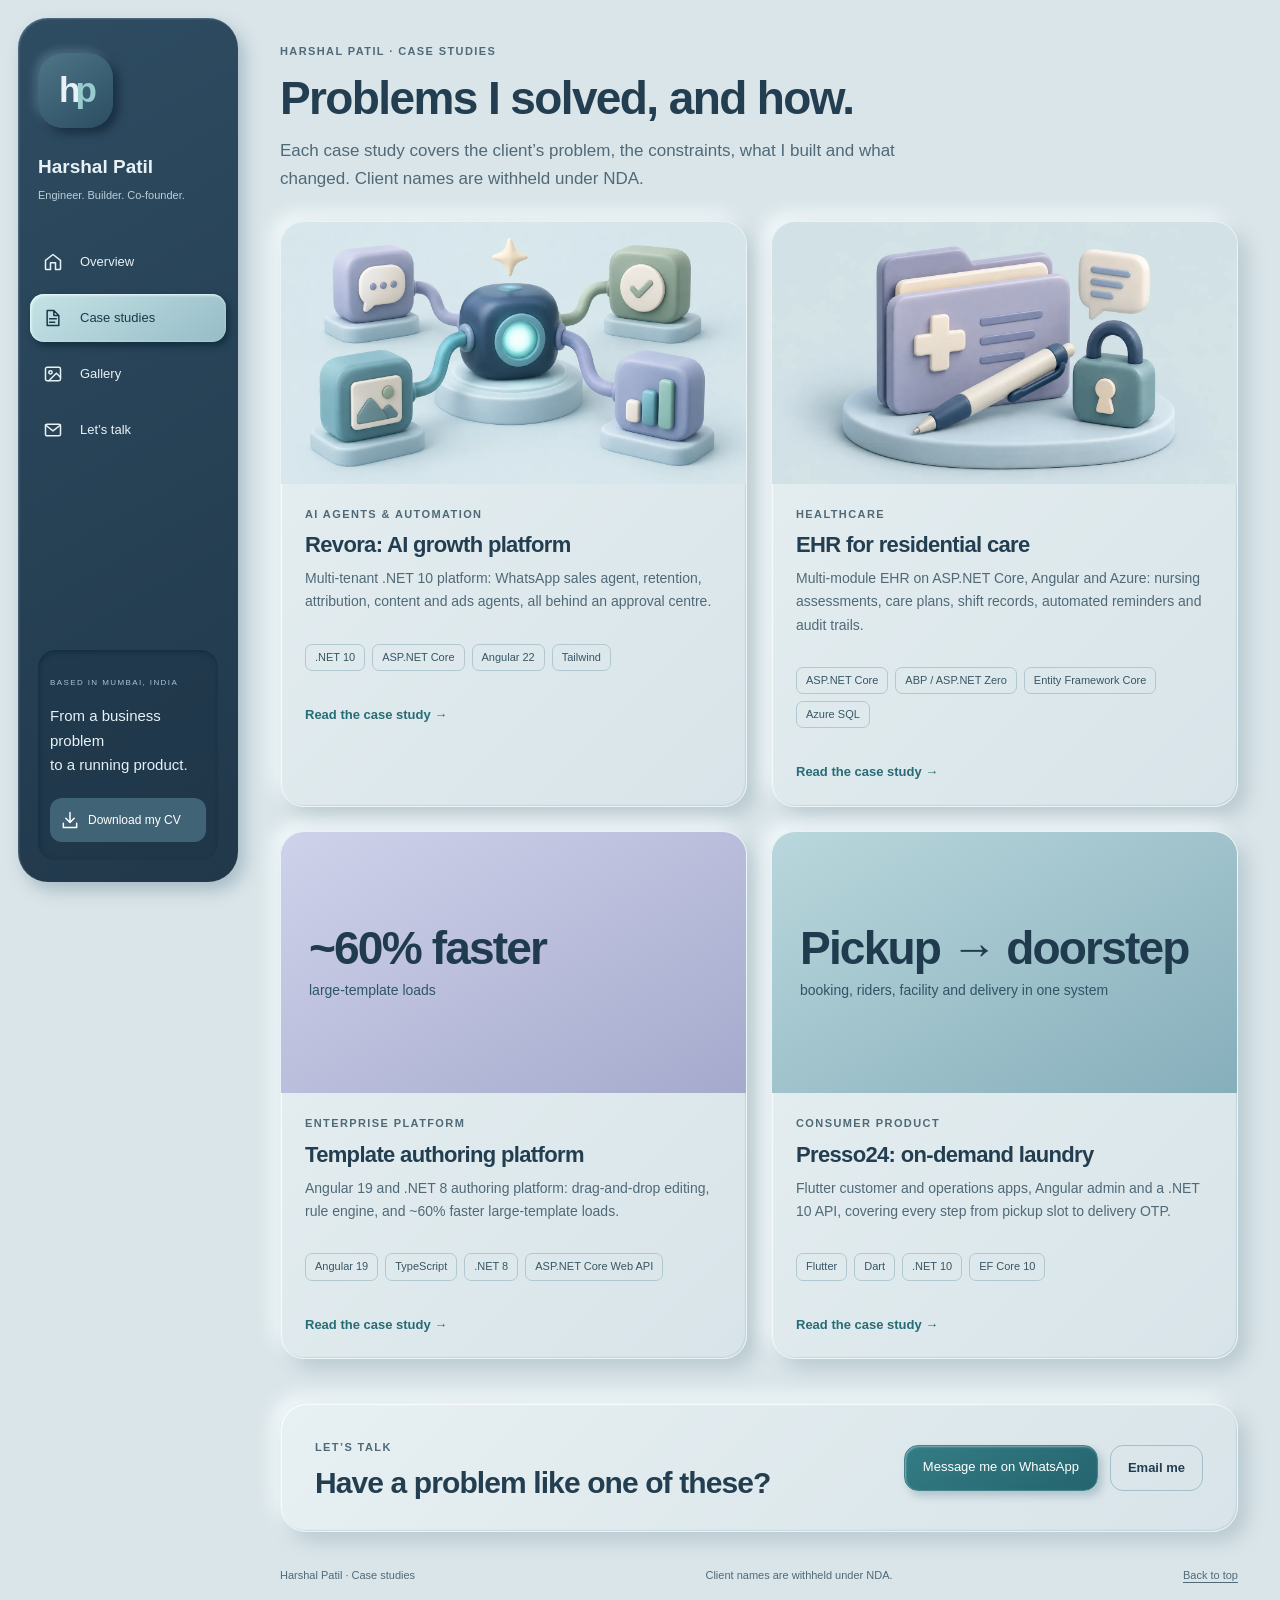
==== work/index.html @ 27461ecb "Add case studies: Revora, EHR, template authoring, Presso24 - /work/ index plus four case studies (p" ====
<!doctype html>
<html lang="en">
<head>
<meta charset="utf-8">
<meta name="viewport" content="width=device-width,initial-scale=1">
<title>Case Studies: .NET, Azure &amp; AI Projects | Harshal Patil</title>
<meta name="description" content="How I solved real client problems with .NET, Azure, Angular, Flutter and AI agents: the challenge, what I built, and the results.">
<link rel="canonical" href="https://harshal-r-patil.vercel.app/work/">
<meta name="robots" content="index,follow,max-image-preview:large">
<meta name="author" content="Harshal Patil">
<meta name="theme-color" content="#243e53">
<meta property="og:type" content="article">
<meta property="og:site_name" content="Harshal Patil">
<meta property="og:url" content="https://harshal-r-patil.vercel.app/work/">
<meta property="og:title" content="Case Studies: .NET, Azure &amp; AI Projects | Harshal Patil">
<meta property="og:description" content="How I solved real client problems with .NET, Azure, Angular, Flutter and AI agents: the challenge, what I built, and the results.">
<meta property="og:image" content="https://harshal-r-patil.vercel.app/assets/og-image.jpg">
<meta name="twitter:card" content="summary_large_image">
<link rel="icon" href="data:image/svg+xml,%3Csvg xmlns='http://www.w3.org/2000/svg' viewBox='0 0 64 64'%3E%3Crect width='64' height='64' rx='18' fill='%23243e53'/%3E%3Ctext x='12' y='44' font-family='Arial' font-size='34' font-weight='bold' fill='%23b5dddd'%3Ehp%3C/text%3E%3C/svg%3E">
<link rel="stylesheet" href="../studio.css">
<link rel="stylesheet" href="../profile.css">
<link rel="stylesheet" href="../casestudy.css">
<script type="application/ld+json">{"@context": "https://schema.org", "@type": "CollectionPage", "name": "Case studies — Harshal Patil", "url": "https://harshal-r-patil.vercel.app/work/", "author": {"@id": "https://harshal-r-patil.vercel.app/#person"}, "mainEntity": {"@type": "ItemList", "itemListElement": [{"@type": "ListItem", "position": 1, "url": "https://harshal-r-patil.vercel.app/work/revora-ai-growth-platform", "name": "An AI agent platform that runs marketing and sales for local service businesses"}, {"@type": "ListItem", "position": 2, "url": "https://harshal-r-patil.vercel.app/work/ehr-residential-care", "name": "An electronic health records platform for a US residential care provider"}, {"@type": "ListItem", "position": 3, "url": "https://harshal-r-patil.vercel.app/work/template-authoring-performance", "name": "Making a Big Four firm’s template editor about 60% faster on large templates"}, {"@type": "ListItem", "position": 4, "url": "https://harshal-r-patil.vercel.app/work/presso24-laundry-app", "name": "Building a pickup-and-delivery laundry service from booking to doorstep"}]}}</script>
</head>
<body class="profile-v2 cs-page">
<a class="skip" href="#main">Skip to content</a>
<aside class="sidebar">
<a class="brand" href="../" aria-label="Harshal Patil home">h<span>p</span></a>
<div class="identity"><strong>Harshal Patil</strong><span>Engineer. Builder. Co-founder.</span></div>
<nav aria-label="Profile">
<a href="../"><span aria-hidden="true"><svg viewBox="0 0 24 24"><path d="m3 10 9-7 9 7v10a1 1 0 0 1-1 1h-5v-8H9v8H4a1 1 0 0 1-1-1z"/></svg></span>Overview</a>
<a class="active" aria-current="page" href="./"><span aria-hidden="true"><svg viewBox="0 0 24 24"><path d="M13 3H5v18h14V9zm0 0v6h6M8 13h8m-8 4h6"/></svg></span>Case studies</a>
<a href="../gallery"><span aria-hidden="true"><svg viewBox="0 0 24 24"><rect x="3" y="4" width="18" height="16" rx="2"/><circle cx="9" cy="10" r="2"/><path d="m21 16-5-5-9 9"/></svg></span>Gallery</a>
<a href="../#contact"><span aria-hidden="true"><svg viewBox="0 0 24 24"><rect x="3" y="5" width="18" height="14" rx="2"/><path d="m3 6 9 7 9-7"/></svg></span>Let’s talk</a>
</nav>
<div class="sidebar-note">
<span class="tiny-label">BASED IN MUMBAI, INDIA</span>
<p>From a business problem<br>to a running product.</p>
<a href="../assets/harshal-patil-cv.pdf" download="Harshal-Patil-CV.pdf" class="sidebar-cv"><span aria-hidden="true"><svg viewBox="0 0 24 24"><path d="M12 3v12m-5-5 5 5 5-5M4 16v5h16v-5"/></svg></span>Download my CV</a>
</div>
</aside>
<main id="main">
<header class="cs-index-head">
<span class="eyebrow">HARSHAL PATIL · CASE STUDIES</span>
<h1>Problems I solved, and how.</h1>
<p class="cs-lede">Each case study covers the client’s problem, the constraints, what I built and what changed. Client names are withheld under NDA.</p>
</header>
<div class="cs-index-grid"><a class="cs-index-card clay" href="revora-ai-growth-platform">
<figure><img src="../assets/revora-agents.webp" alt="Illustration of connected AI tools for messages, approvals, creative work and analytics" width="1536" height="1024" loading="lazy"></figure>
<div><span class="eyebrow">AI AGENTS &amp; AUTOMATION</span><h2>Revora: AI growth platform</h2><p>Multi-tenant .NET 10 platform: WhatsApp sales agent, retention, attribution, content and ads agents, all behind an approval centre.</p>
<div class="tag-list"><span>.NET 10</span><span>ASP.NET Core</span><span>Angular 22</span><span>Tailwind</span></div><span class="cs-read">Read the case study →</span></div></a><a class="cs-index-card clay" href="ehr-residential-care">
<figure><img src="../assets/projects/health-records.webp" alt="Clay medical record folder, signature pen, message bubble and lock" width="1536" height="1024" loading="lazy"></figure>
<div><span class="eyebrow">HEALTHCARE</span><h2>EHR for residential care</h2><p>Multi-module EHR on ASP.NET Core, Angular and Azure: nursing assessments, care plans, shift records, automated reminders and audit trails.</p>
<div class="tag-list"><span>ASP.NET Core</span><span>ABP / ASP.NET Zero</span><span>Entity Framework Core</span><span>Azure SQL</span></div><span class="cs-read">Read the case study →</span></div></a><a class="cs-index-card clay" href="template-authoring-performance">
<div class="cs-card-tile cs-tile tile-lilac" aria-hidden="true"><strong>~60% faster</strong><span>large-template loads</span></div>
<div><span class="eyebrow">ENTERPRISE PLATFORM</span><h2>Template authoring platform</h2><p>Angular 19 and .NET 8 authoring platform: drag-and-drop editing, rule engine, and ~60% faster large-template loads.</p>
<div class="tag-list"><span>Angular 19</span><span>TypeScript</span><span>.NET 8</span><span>ASP.NET Core Web API</span></div><span class="cs-read">Read the case study →</span></div></a><a class="cs-index-card clay" href="presso24-laundry-app">
<div class="cs-card-tile cs-tile tile-teal" aria-hidden="true"><strong>Pickup → doorstep</strong><span>booking, riders, facility and delivery in one system</span></div>
<div><span class="eyebrow">CONSUMER PRODUCT</span><h2>Presso24: on-demand laundry</h2><p>Flutter customer and operations apps, Angular admin and a .NET 10 API, covering every step from pickup slot to delivery OTP.</p>
<div class="tag-list"><span>Flutter</span><span>Dart</span><span>.NET 10</span><span>EF Core 10</span></div><span class="cs-read">Read the case study →</span></div></a></div>
<section class="cs-cta clay"><div><span class="eyebrow">LET’S TALK</span><h2>Have a problem like one of these?</h2></div>
<div class="cs-cta-actions"><a class="primary" href="https://wa.me/917710020095?text=Hi%20Harshal%2C%20I%20read%20your%20case%20studies%20and%20would%20like%20to%20discuss%20a%20project." target="_blank" rel="noopener noreferrer">Message me on WhatsApp</a><a class="secondary" href="mailto:harshalp@bit2sky.com?subject=Project%20enquiry">Email me</a></div></section>
<footer><span>Harshal Patil · Case studies</span><span>Client names are withheld under NDA.</span><a href="#main">Back to top</a></footer>
</main>
</body>
</html>
---- studio.css ----
:root{--bg:#dae5e9;--surface:#e3edf0;--ink:#233e50;--muted:#506977;--teal:#286c75;--navy:#243e53;--white:#f5fafb;--shadow:9px 9px 20px #b8c9d0,-7px -7px 18px #f5fbfd;--inner:inset 1px 1px 1px #ffffffc9,inset -1px -1px 1px #a0b6c25c;font-family:Arial,Helvetica,sans-serif;color:var(--ink);background:var(--bg);font-synthesis:none;scroll-behavior:smooth;scroll-padding-top:24px}
*{box-sizing:border-box}body{margin:0;line-height:1.5}a{color:inherit;text-decoration:none}button{font:inherit;color:inherit;cursor:pointer}button,a{-webkit-tap-highlight-color:transparent}button:focus-visible,a:focus-visible{outline:3px solid #205f83;outline-offset:5px}h1,h2,h3,p{margin:0}button{touch-action:manipulation}h1,h2,h3{line-height:1.15;letter-spacing:-.045em}button,a{transition:transform .2s ease,background .2s ease,box-shadow .2s ease}.clay{border:1px solid #eef8fab0;box-shadow:var(--shadow),var(--inner);background:linear-gradient(135deg,#e7f0f2,#d8e4e9);border-radius:28px}.sidebar{width:220px;position:fixed;inset:18px auto 18px 18px;background:linear-gradient(150deg,#2e4c62,#21384a);border-radius:30px;color:#e7f1f6;padding:35px 20px 22px;box-shadow:6px 8px 18px #a6bbc5,inset 1px 1px 2px #90aab769;display:flex;flex-direction:column;z-index:5}.brand{width:75px;height:75px;border-radius:25px;background:linear-gradient(145deg,#4e7587,#2b4d61);box-shadow:5px 5px 10px #182d40,-3px -3px 9px #527084;display:flex;align-items:center;justify-content:center;position:relative;font-size:35px;letter-spacing:-5px;font-weight:700}.brand span{color:#98cbcd}.brand i{position:absolute;width:12px;height:12px;background:#9bc5ad;border-radius:50%;right:-3px;bottom:3px;border:3px solid #304e62}.identity{margin-top:25px;display:flex;flex-direction:column;gap:5px}.identity strong{font-size:19px}.identity>span{font-size:13px;color:#bbcfd9}.sidebar nav{display:flex;flex-direction:column;gap:8px;margin:35px -8px}.sidebar nav a{display:flex;align-items:center;gap:13px;padding:14px 13px;border-radius:14px;font-size:13px;min-height:47px}.sidebar nav a>span{font-size:23px;width:24px;text-align:center;line-height:1}.sidebar nav a:hover{background:#456276}.sidebar nav a.active{color:#193a49;background:linear-gradient(145deg,#c5e3e6,#96bcc7);box-shadow:3px 4px 7px #122f40,inset 1px 1px 3px #ecffff}.sidebar-note{margin-top:auto;padding:18px 14px;background:#1e35477a;border-radius:18px;box-shadow:inset 1px 2px 5px #142c42}.tiny-label{font-size:8px;letter-spacing:1.4px;color:#abc2d0}.sidebar-note p{font-size:17px;margin:12px 0}.sidebar-note>span:last-child{font-size:11px;color:#aac0ca}.source-link{font-size:11px;padding:20px 5px 0;display:flex;justify-content:space-between}main{max-width:1580px;margin-left:238px;padding:38px 42px 20px}header{display:flex;justify-content:space-between;align-items:center;margin-bottom:32px;gap:20px}.eyebrow{font-size:10px;letter-spacing:1.8px;font-weight:700;color:var(--muted);line-height:1.5}h1{font-size:25px;margin-top:7px;letter-spacing:-.025em}.subtle{background:#e1ebee;border:1px solid #edf7f9;border-radius:13px;padding:11px 15px;box-shadow:4px 4px 9px #bbced5,-3px -3px 8px #edf5f8;font-size:12px;min-height:44px;white-space:nowrap}.subtle span{margin-left:12px}.hero{min-height:400px;display:grid;grid-template-columns:46% 54%;overflow:hidden;position:relative;background:#dce8ec}.hero-copy{padding:38px 0 37px 42px;position:relative;z-index:1}.badge{font-size:9px;letter-spacing:1.4px;font-weight:700;display:flex;align-items:center;gap:8px}.badge i{width:7px;height:7px;border-radius:50%;background:#448974;box-shadow:0 0 0 4px #bdd9d7}.hero h2{font-size:70px;line-height:1.03;letter-spacing:-5px;margin:25px 0 17px}.hero h2>span{color:#43848a}.hero p{font-size:16px;line-height:1.6;color:#466170}.primary{display:inline-flex;gap:34px;align-items:center;padding:13px 18px;background:linear-gradient(150deg,#347d85,#24646e);box-shadow:4px 5px 9px #adc3c9,inset 1px 1px 2px #8bafb6;border-radius:14px;color:white;font-size:13px;margin-top:24px;min-height:46px}.primary:hover{transform:translateY(-2px);box-shadow:5px 7px 12px #a5bec8}.hero-foot{font-size:10px;color:var(--muted);margin-top:24px}.hero-art{position:relative;align-self:stretch;min-width:0;display:flex;align-items:center}.hero-art img{width:119%;height:auto;max-height:100%;object-fit:contain;margin-left:-16%;mix-blend-mode:multiply}.image-caption{position:absolute;bottom:14px;right:18px;font-size:9px;color:#456271;background:#e6eef1b0;padding:4px 7px;border-radius:7px}.intro-grid{display:grid;grid-template-columns:repeat(3,1fr);gap:21px;margin-top:26px}.mini{padding:22px 18px;display:flex;gap:15px;align-items:center;border-radius:20px}.mini-icon{width:49px;height:53px;flex-shrink:0;display:grid;place-items:center;font-size:23px;font-weight:700;border-radius:15px;box-shadow:3px 3px 6px #acbec5,inset 1px 1px 2px #fff9}.teal{background:#b0d4d5}.purple{background:#c5c9e2}.cream{background:#e5dfcf}.mini h3{font-size:14px;letter-spacing:-.01em;margin:7px 0}.mini .eyebrow{font-size:8px}.mini p{font-size:10px;color:var(--muted)}.section{margin-top:40px;scroll-margin-top:28px}.section-heading{display:flex;justify-content:space-between;align-items:end;margin-bottom:22px;gap:20px}.section h2{font-size:28px;margin-top:6px}.quiet{font-size:11px;color:var(--muted);line-height:1.6}.work-grid{display:grid;grid-template-columns:1fr 1fr;gap:24px}.project{padding:10px;text-align:left;overflow:hidden}.project:hover{transform:translateY(-4px)}.project-art{height:205px;border-radius:21px;position:relative;overflow:hidden;display:grid;place-items:center;perspective:700px}.art-one{background:linear-gradient(135deg,#b8d5d8,#94b8c4)}.art-two{background:linear-gradient(135deg,#c8cce2,#a6adc9)}.paper{position:absolute;width:174px;height:122px;border-radius:13px;background:#e5f1f3;box-shadow:8px 16px 15px #567e9455;transform:rotateX(26deg) rotateY(-22deg) rotateZ(-9deg);border:2px solid #f6fbfb}.p-back{background:#8ea9bd;transform:rotateX(26deg) rotateY(-22deg) rotateZ(-9deg) translate(18px,12px)}.paper i{display:block;background:#62999e;width:42px;height:8px;border-radius:4px;margin:18px 13px 15px}.paper b{display:block;background:#b6ced7;width:98px;height:5px;border-radius:4px;margin:8px 13px}.paper b:nth-of-type(2){width:120px}.paper b:nth-of-type(3){width:75px}.paper em{position:absolute;right:17px;bottom:16px;background:#b7dada;color:#4e7f87;width:26px;height:26px;border-radius:8px;text-align:center;font-style:normal;font-weight:700}.art-label{position:absolute;left:16px;bottom:12px;font-size:8px;color:#355462;letter-spacing:1.5px}.project-info{padding:21px 13px 15px}.project-info>.eyebrow{font-size:8px}.project h3{font-size:19px;letter-spacing:-.03em;margin:9px 0}.project h3 span{float:right}.project p{font-size:12px;color:var(--muted);padding-right:15px}.network{width:230px;height:150px;position:relative;transform:rotate(-12deg)}.network i{position:absolute;display:block;width:44px;height:44px;border-radius:14px;box-shadow:5px 8px 8px #5c678951,inset 1px 2px 3px #fff9;background:linear-gradient(150deg,#e8edf9,#a6b3d3);z-index:2}.network i:nth-child(1){left:98px;top:56px;width:56px;height:56px;background:linear-gradient(150deg,#4d718c,#304964)}.network i:nth-child(2){left:8px;top:23px}.network i:nth-child(3){right:0;top:7px}.network i:nth-child(4){left:30px;bottom:0}.network i:nth-child(5){right:0;bottom:0}.network b{height:6px;width:190px;background:#7b94b5;position:absolute;top:64px;left:30px;transform:rotate(16deg);box-shadow:0 2px 2px #e3f0ff66}.network b:nth-last-child(2){transform:rotate(-35deg);top:77px}.network b:last-child{transform:rotate(30deg);top:100px}.motion-layout{display:grid;grid-template-columns:1.45fr 1fr;overflow:hidden;padding:10px}.scene-wrap{position:relative;min-height:405px;overflow:hidden;border-radius:23px;background:#c6dce1}#scene{width:100%;height:100%;display:block;position:absolute;inset:0;touch-action:pan-y}.scene-label{position:absolute;top:22px;left:24px;font-size:9px;letter-spacing:1.7px;display:flex;align-items:center;gap:8px;pointer-events:none}.scene-label i{width:6px;height:6px;background:#3b7b74;border-radius:50%}.scene-tip{position:absolute;bottom:18px;left:24px;font-size:10px;color:#446877;pointer-events:none}.motion-panel{padding:24px 26px 16px}.scene-options{margin-top:16px;display:flex;flex-direction:column;gap:9px}.scene-options button{border:1px solid transparent;text-align:left;background:transparent;display:flex;gap:12px;align-items:center;padding:13px 10px;border-radius:14px;width:100%;min-height:66px}.scene-options button.selected{background:#d0e1e6;border-color:#f4fcfd;box-shadow:inset 2px 2px 5px #adc6cf,inset -2px -2px 5px #f6fbfd}.scene-options button:hover{background:#d4e4e8}.scene-options button>span:last-child{margin-left:auto}.number{font-size:11px;color:#547181}.scene-options strong{display:block;font-size:13px}.scene-options small{display:block;font-size:10px;font-weight:400;margin-top:3px;color:var(--muted)}#motion-description{font-size:12px;color:var(--muted);margin:17px 0}.download-row{display:flex;gap:9px}.download-row a{display:flex;justify-content:space-between;gap:15px;border:1px solid #b6cbd4;border-radius:10px;padding:11px 13px;min-height:44px;font-size:11px;flex:1}.download-row a:hover{background:#f2f7f8}.footnote{font-size:9px;margin-top:10px;display:block}#scene-fallback{position:absolute;inset:0;padding:40px;background:#cfdee5}#scene-fallback a{text-decoration:underline}.story-grid{display:grid;grid-template-columns:1.2fr 1fr;gap:24px}.story,.personalization{padding:31px}.story h2{font-size:29px;margin:15px 0 20px}.story>p{font-size:13px;line-height:1.75;color:var(--muted);max-width:500px;margin-top:14px}.personalization{background:linear-gradient(135deg,#d1d9e7,#c8d3e1)}.personalization h2{margin-top:15px;font-size:25px}.personalization ul{padding:0;list-style:none;margin:26px 0}.personalization li{display:flex;align-items:center;gap:16px;font-size:13px;padding:12px 0;border-bottom:1px solid #b3c3d2}.personalization li>span{font-size:10px;color:#50627a}.asset-grid{display:grid;grid-template-columns:repeat(3,1fr);gap:24px}.asset{padding:9px;overflow:hidden;border-radius:22px;display:flex;flex-direction:column}.asset img{width:100%;height:160px;object-fit:cover;border-radius:15px;background:#dae6ea}.asset>span:last-child{font-size:12px;padding:14px 9px 10px;display:flex;justify-content:space-between}.asset:hover{transform:translateY(-3px)}.download-pack{padding:21px;background:linear-gradient(135deg,#afd1d2,#97bfc5)}.pack-icon{font-size:30px;line-height:1}.download-pack strong{font-size:17px;margin-top:16px}.download-pack p{font-size:11px;margin-top:10px;color:#345965}.download-pack>span:last-child{padding:10px 0 0;margin-top:auto}footer{display:flex;justify-content:space-between;gap:20px;font-size:10px;margin:40px 0 4px;color:var(--muted)}dialog{border:1px solid #fff;border-radius:25px;max-width:560px;width:calc(100% - 40px);padding:40px;background:#e5eef1;color:var(--ink);box-shadow:0 25px 120px #15314366}dialog::backdrop{background:#15314388;backdrop-filter:blur(5px)}dialog h2{font-size:29px;margin:18px 0}dialog p{font-size:14px;line-height:1.8}dialog .quiet{font-size:11px;margin-top:24px}#project-tags{display:flex;flex-wrap:wrap;gap:8px;margin-top:20px}#project-tags span{font-size:11px;padding:5px 9px;background:#bfd8df;border-radius:7px}.close{position:absolute;right:14px;top:13px;border:0;background:#d4e2e7;width:44px;height:44px;border-radius:50%;font-size:26px}.skip{position:fixed;top:8px;left:8px;transform:translateY(-150%);z-index:50;background:white;padding:12px}.skip:focus{transform:none}
body.render-only{overflow:hidden;background:#c6dce1}body.render-only>*{display:none}body.render-only>main{display:block;padding:0;margin:0;max-width:none}body.render-only main>*{display:none}body.render-only #motion{display:block;margin:0}body.render-only .section-heading,body.render-only .motion-panel{display:none}body.render-only .motion-layout{display:block;padding:0;border:0;box-shadow:none;border-radius:0}body.render-only .scene-wrap{height:100vh;border-radius:0}body.render-only .scene-label,body.render-only .scene-tip{display:none}
@media(min-width:1600px){main{margin-left:auto;padding-left:270px}.sidebar{left:max(18px,calc((100vw - 1580px)/2 + 18px))}}
@media(max-width:1200px){.sidebar{width:180px;padding:25px 16px}.identity strong{font-size:16px}main{margin-left:198px;padding:30px 28px}.hero-copy{padding-left:28px}.hero h2{font-size:60px}.mini{padding:17px 14px;gap:10px}.mini-icon{width:40px;height:45px;font-size:20px}.mini h3{font-size:12px}.mini p{font-size:10px}.intro-grid{gap:14px}.project h3{font-size:16px}.motion-panel{padding:20px 16px}.scene-wrap{min-height:425px}h1{font-size:21px}}
@media(max-width:960px){.sidebar{width:78px;padding:20px 10px}.brand{width:55px;height:55px;font-size:27px}.identity,.sidebar-note,.source-link{display:none}.sidebar nav{margin:32px 0;gap:14px}.sidebar nav a{font-size:0;justify-content:center;padding:12px 0;gap:0}.sidebar nav a>span{font-size:25px}main{margin-left:96px;padding:27px 24px}.intro-grid{grid-template-columns:1fr}.mini{padding:15px 20px}.mini h3{font-size:15px}.mini p{font-size:12px}.mini .eyebrow{font-size:9px}.intro-grid{gap:16px}.hero{min-height:405px;grid-template-columns:50% 50%}.hero-copy{padding:28px 0 30px 25px}.hero h2{font-size:56px;letter-spacing:-3px}.hero p{font-size:13px}.hero-foot{max-width:160px}.hero-art img{width:145%;margin-left:-30%}.motion-layout{grid-template-columns:1fr}.scene-wrap{height:380px;min-height:0}.motion-panel{padding:22px}.scene-options{flex-direction:row}.scene-options button>span:last-child{display:none}.scene-options button{padding:12px 9px;gap:8px;min-width:0}.scene-options small{font-size:9px}.scene-options strong{font-size:12px}.motion-panel .download-row{max-width:320px}.story-grid{grid-template-columns:1fr}.asset-grid{gap:14px}.asset img{height:115px}.download-pack{padding:16px}.download-pack strong{font-size:14px}.download-pack p{font-size:10px}.section-heading>.quiet{max-width:150px;text-align:right}.hero .badge{font-size:7px}header{align-items:flex-start}.subtle{font-size:10px;padding:10px}.subtle span{margin-left:4px}.work-grid{gap:18px}.project p{font-size:11px}}
@media(max-width:600px){.sidebar{inset:auto 12px 12px;width:auto;height:68px;flex-direction:row;border-radius:23px;padding:7px 12px;box-shadow:0 6px 20px #21394b55}.brand{display:none}.sidebar nav{margin:0;flex-direction:row;justify-content:space-around;width:100%;gap:0}.sidebar nav a{flex:1;min-height:52px;border-radius:13px;font-size:8px;display:flex;flex-direction:column;gap:2px;padding:5px 2px}.sidebar nav a>span{font-size:21px}.sidebar nav a.active{box-shadow:inset 1px 1px 2px #e3f6fa}main{margin:0;padding:24px 18px 100px}h1{font-size:18px;max-width:220px;line-height:1.3}.eyebrow{font-size:8px;letter-spacing:1.3px}header{margin-bottom:22px;gap:10px}.subtle{font-size:10px}.subtle span{display:none}.hero{display:flex;flex-direction:column;min-height:0}.hero-copy{padding:29px 26px 0}.hero h2{font-size:63px;margin-top:20px;line-height:.98}.hero h2 br{display:none}.hero h2 span{margin-left:0}.hero p{font-size:14px;margin-top:17px}.hero p br{display:none}.primary{margin-top:20px;font-size:12px}.hero-foot{max-width:none;font-size:9px;margin-top:15px}.hero-art{height:255px;width:100%;margin-top:-2px}.hero-art img{width:108%;height:285px;max-height:none;margin-left:-4%;object-fit:contain}.image-caption{font-size:8px;bottom:8px;right:12px}.intro-grid{margin-top:20px;gap:15px}.mini{border-radius:18px}.section{margin-top:32px}.section h2{font-size:25px}.section-heading{gap:12px;margin-bottom:18px}.section-heading>.quiet{font-size:9px;max-width:108px}.work-grid{grid-template-columns:1fr;gap:20px}.project h3{font-size:18px}.project p{font-size:12px}.project-art{height:200px}.scene-wrap{height:310px}.scene-options{flex-direction:column;gap:4px}.scene-options button{padding:13px 10px}.scene-options small{font-size:11px}.scene-options strong{font-size:14px}.scene-options button>span:last-child{display:block}.motion-panel{padding:22px 15px 15px}.scene-label{top:18px;left:17px;font-size:8px}.scene-tip{left:17px;font-size:9px}.story,.personalization{padding:27px}.story h2{font-size:27px}.asset-grid{grid-template-columns:1fr}.asset{border-radius:23px}.asset img{height:190px;object-position:center 35%}.download-pack{padding:25px;min-height:220px}.download-pack strong{font-size:20px}.download-pack p{font-size:13px}.download-pack>span:last-child{margin-top:20px}footer{flex-direction:column;font-size:9px;margin-top:30px;gap:5px}dialog{padding:35px 24px}dialog h2{font-size:25px}}
@media(prefers-reduced-motion:reduce){:root{scroll-behavior:auto}*,*::before,*::after{animation:none!important;transition:none!important}.project:hover,.asset:hover,.primary:hover{transform:none}}
---- profile.css ----
.profile-v2{--body-size:16px;font-size:var(--body-size)}.profile-v2 .eyebrow{font-size:11px;letter-spacing:1.4px}.profile-v2 .quiet{font-size:12px}.profile-v2 p{line-height:1.65}.profile-v2 h2{letter-spacing:-.035em}.profile-v2 button{border:0}.profile-v2 svg{width:20px;height:20px;stroke:currentColor;fill:none;stroke-width:1.8;stroke-linecap:round;stroke-linejoin:round;display:block;flex-shrink:0}.profile-v2 [data-icon]{display:inline-flex;align-items:center;justify-content:center}.sidebar nav [data-icon] svg{width:22px;height:22px}.profile-v2 .sidebar nav a{font-size:13px}.profile-v2 .identity>span{font-size:11px}.profile-v2 .sidebar-note{padding:18px 12px}.profile-v2 .sidebar-note p{font-size:15px}.sidebar-cv{display:flex;gap:8px;align-items:center;background:#416376;color:#fff;padding:11px 10px;border-radius:12px;font-size:12px;min-height:44px;margin-top:20px}.sidebar-socials{display:flex;gap:24px;font-size:12px;padding:22px 5px 2px}.sidebar-socials a{padding:6px 0}.header-actions{display:flex;align-items:center;gap:10px}.cv-top{display:flex;align-items:center;gap:9px}.profile-v2 .subtle{font-size:12px;min-height:44px;display:inline-flex;align-items:center;justify-content:center}.profile-v2 h1{font-size:23px}.profile-v2 header{margin-bottom:28px}.profile-v2 .hero-copy{padding:40px 0 38px 38px}.profile-v2 .hero h2{font-size:76px;margin:24px 0 20px}.profile-v2 .hero p{font-size:18px;line-height:1.5}.profile-v2 .hero .hero-description{font-size:14px;max-width:320px;margin-top:15px}.profile-v2 .hero-foot{font-size:12px;max-width:340px;line-height:1.5}.profile-v2 .badge{font-size:10px;letter-spacing:1px}.profile-v2 .hero-art img{width:125%;margin-left:-19%}.profile-v2 .image-caption{font-size:10px}.hero-actions{display:flex;align-items:center;gap:18px;flex-wrap:wrap;margin-top:23px}.profile-v2 .primary{min-height:46px;margin-top:0;font-size:13px;display:inline-flex;align-items:center;gap:10px;line-height:1.3;border:1px solid #43848c;cursor:pointer}.text-action{font-size:13px;text-decoration:underline;text-underline-offset:5px;min-height:44px;display:inline-flex;align-items:center}.proof-grid{display:grid;grid-template-columns:repeat(3,1fr);gap:21px;margin-top:27px}.proof{padding:24px 22px;display:flex;align-items:center;gap:18px;border-radius:21px}.proof>strong{font-size:42px;letter-spacing:-3px;white-space:nowrap}.proof>strong span{color:#40818a;font-size:30px}.proof h3{font-size:15px;letter-spacing:-.02em;margin-bottom:6px}.proof p{font-size:12px;color:var(--muted)}.proof-symbol{width:42px;height:42px;color:#3e7c86}.proof-symbol svg{width:36px;height:36px}.profile-v2 .section{margin-top:51px}.profile-v2 .section h2{font-size:31px}.services-grid{display:grid;grid-template-columns:repeat(3,1fr);gap:28px;padding:5px 4px 8px}.services-grid article{border-top:2px solid #b5cbd1;padding-top:19px}.service-number{font-size:11px;font-weight:700;letter-spacing:1.1px;color:#4a7180}.services-grid h3{font-size:19px;margin:12px 0}.services-grid p{font-size:14px;color:var(--muted)}.inline-link{display:inline-flex;align-items:center;gap:10px;font-size:13px;text-decoration:underline;text-underline-offset:4px;min-height:44px;background:none}.flagship{display:grid;grid-template-columns:1.08fr 1fr;overflow:hidden}.flagship-art{position:relative;min-width:0;display:flex;align-items:center;background:#cadde3}.flagship-art img{width:100%;height:100%;object-fit:cover;mix-blend-mode:multiply}.flagship-art .art-label{font-size:9px}.flagship-copy{padding:34px;align-self:center}.label-row{display:flex;align-items:center;justify-content:space-between;gap:12px;flex-wrap:wrap}.pill{display:inline-block;padding:5px 9px;background:#c4dddd;border:1px solid #e5f3f3;border-radius:8px;font-size:11px;color:#305864;white-space:nowrap}.flagship-copy h3{font-size:43px;margin:19px 0}.flagship-copy h3 span{display:block;font-size:20px;letter-spacing:-.025em;font-weight:400;margin-top:7px}.flagship-copy p{font-size:15px;color:var(--muted)}.tag-list{display:flex;gap:7px;flex-wrap:wrap;margin:20px 0}.tag-list span{font-size:11px;padding:5px 9px;border:1px solid #b2c8d1;border-radius:7px;color:#385663;line-height:1.4}.project-grid-v2{display:grid;grid-template-columns:1fr 1fr;gap:24px;margin-top:25px}.profile-v2 .project{border:1px solid #edf5f7}.project-banner{padding:26px;border-radius:20px;min-height:253px;display:flex;align-items:flex-start;flex-direction:column;justify-content:space-between;gap:12px}.presso-banner{background:linear-gradient(145deg,#afcfd1,#8fb9bf)}.authoring-banner{background:linear-gradient(145deg,#c8cde4,#aab7ce)}.project-banner>strong{font-size:33px;line-height:1.16;letter-spacing:-1px}.project-banner>strong>span{display:block;font-size:14px;font-weight:400;letter-spacing:0;margin-top:9px}.banner-metrics{display:flex;gap:30px}.banner-metrics>span{font-size:11px;color:#385c68}.banner-metrics b{font-size:31px;display:block;letter-spacing:-1px;color:#284d5b;line-height:1.1}.metric-large{font-size:51px;font-weight:700;line-height:1.1;letter-spacing:-2px}.metric-large small{display:block;font-size:12px;font-weight:400;letter-spacing:0;margin-top:6px}.profile-v2 .project h3{font-size:21px;line-height:1.25}.profile-v2 .project p{font-size:14px}.profile-v2 .project .eyebrow{font-size:10px}.project-info{padding:24px 17px 15px}.project-action{display:flex;justify-content:space-between;align-items:center;font-size:12px;font-weight:700;margin-top:23px}.project-action>span{font-size:22px}.compact-project{padding:28px!important}.compact-project h3{font-size:27px!important;margin:13px 0!important}.compact-project p{min-height:66px}.compact-project .tag-list{margin-bottom:0}.project-category{font-size:11px;letter-spacing:1px;color:#4c6a79}.more-work{margin-top:25px;border-radius:19px}.more-work summary{padding:21px 25px;cursor:pointer;font-weight:700;font-size:15px;list-style:none;display:flex;justify-content:space-between;min-height:64px}.more-work summary::-webkit-details-marker{display:none}.more-work summary>span{font-size:24px;line-height:1}.more-work[open] summary>span{transform:rotate(45deg)}.more-work-grid{display:grid;grid-template-columns:1fr 1fr;padding:2px 26px 26px;gap:24px}.more-work-grid article{padding-top:18px;border-top:1px solid #bed0d8}.more-work-grid h3{font-size:17px;letter-spacing:-.02em}.more-work-grid p{font-size:14px;color:var(--muted);margin-top:9px}.journey-shell{padding:31px}.journey-topline{display:flex;align-items:center;gap:40px}.journey-total{font-size:64px;font-weight:700;letter-spacing:-4px;line-height:1;color:#316e7a;min-width:180px}.journey-total small{display:block;font-weight:400;letter-spacing:0;font-size:12px;color:var(--muted);margin-top:9px}.journey-topline p{font-size:18px;max-width:590px;color:#496370}.timeline{display:grid;grid-template-columns:repeat(5,1fr);position:relative;margin:34px 0 30px;padding:0 2px;gap:12px}.timeline:before{content:'';height:4px;position:absolute;top:25px;left:8%;right:8%;background:#b3cbd2;border-radius:4px;box-shadow:inset 1px 2px 3px #93aeb880}.timeline button{background:none;position:relative;z-index:1;padding:0 3px 7px;text-align:center;min-width:0;cursor:pointer;border-radius:13px}.timeline-dot{width:53px;height:53px;border-radius:18px;background:linear-gradient(145deg,#eaf2f4,#c4d5dd);border:1px solid #f4fafb;box-shadow:4px 4px 7px #abc1ca,-3px -3px 7px #f4f9fa;display:grid;place-items:center;margin:0 auto 14px;font-size:13px;color:#507383;transition:background .2s,transform .2s}.timeline button[aria-selected=true] .timeline-dot{background:linear-gradient(145deg,#488d94,#2c6a75);color:#fff;transform:translateY(-3px);box-shadow:4px 5px 10px #9eb9c2,inset 1px 1px 2px #9dbfc4}.timeline button strong{display:block;font-size:12px;line-height:1.45;letter-spacing:-.01em}.timeline button small{font-size:10px;color:var(--muted);display:block;margin-top:3px}.timeline button:hover .timeline-dot{transform:translateY(-3px)}.year-dot{font-size:11px}#career-panel{display:grid;grid-template-columns:1.15fr 1fr;gap:32px;padding:30px;background:#cbdfe49c;border:1px solid #eaf5f8;box-shadow:inset 3px 3px 8px #adc5ce,inset -3px -3px 8px #edf7f9;border-radius:22px;min-height:270px}#career-panel h3{font-size:28px;margin:13px 0 15px;max-width:360px}#career-panel p{font-size:15px;color:var(--muted)}#career-panel .tag-list{margin-bottom:0}.chapter-evidence{border-left:1px solid #b2cbd5;padding-left:26px}.chapter-evidence ul{padding-left:16px;margin:18px 0 20px}.chapter-evidence li{font-size:14px;margin:11px 0;color:#355767;line-height:1.6}.chapter-evidence .eyebrow{font-size:10px}.chapter-evidence .quiet{font-size:11px}.timeline-note{font-size:11px;color:var(--muted);margin:18px 0 0;max-width:760px}.toolkit-grid{display:grid;grid-template-columns:repeat(4,1fr);gap:20px}.toolkit-grid article{padding:24px 18px;border-radius:20px}.toolkit-grid h3{font-size:16px;letter-spacing:-.02em}.toolkit-grid p{font-size:12px;color:var(--muted);margin-top:13px}.learning-note{font-size:12px;color:var(--muted);margin-top:17px}.team-hero{display:grid;grid-template-columns:1fr 1.15fr;overflow:hidden}.team-copy{padding:35px 0 35px 35px;position:relative;z-index:1}.team-copy h3{font-size:33px;margin:19px 0}.team-copy p{font-size:15px;color:var(--muted);max-width:420px}.team-copy .quiet{font-size:12px;margin:15px 0 23px}.team-hero figure{margin:0;position:relative;display:flex;align-items:center;min-width:0}.team-hero img{width:100%;height:100%;object-fit:cover;mix-blend-mode:multiply}.team-hero figcaption{position:absolute;bottom:10px;right:15px;font-size:9px;background:#e5eef0ce;padding:4px 8px;border-radius:7px;color:var(--muted)}.team-cards{display:grid;grid-template-columns:repeat(2,minmax(0,1fr));gap:21px;margin-top:25px}.member{padding:24px;border-radius:22px;display:flex;flex-direction:column;gap:20px}.member-avatar{background:linear-gradient(145deg,#4d7188,#263f58);color:#e3f1f5;width:56px;height:56px;border-radius:19px;font-size:18px;font-weight:700;letter-spacing:-1px;display:grid;place-items:center;box-shadow:4px 5px 7px #adc0c9,inset 1px 1px 2px #91aebb}.teal-avatar{background:linear-gradient(145deg,#afd4d3,#87b1b6);color:#335e68}.lavender-avatar{background:linear-gradient(145deg,#c4c9e2,#a6b1cc);color:#455a7a}.member .eyebrow{font-size:9px}.member h3{font-size:21px;line-height:1.25;margin:10px 0}.member p{font-size:13px;color:var(--muted);min-height:64px}.member a,.member-note{display:inline-flex;align-items:center;min-height:44px;font-size:11px;margin-top:10px}.member a{text-decoration:underline;text-underline-offset:4px}.member-note{color:var(--muted)}.contracting-note{display:flex;gap:13px;align-items:center;padding:20px 4px 0;font-size:13px;color:var(--muted)}.cv-section{display:grid;grid-template-columns:.8fr 1.2fr;gap:45px;padding:35px 45px;overflow:hidden;align-items:center;background:linear-gradient(135deg,#cbdfe4,#e3edf0)}.cv-preview{height:310px;overflow:hidden;border-radius:10px 10px 0 0;transform:rotate(-4deg);box-shadow:8px 10px 20px #7e9aa950;margin:15px auto -53px;max-width:300px;border:5px solid #f4f8f8}.cv-preview img{width:100%;height:auto;display:block}.cv-copy h2{font-size:36px!important;margin:15px 0}.cv-copy>p{font-size:15px;color:var(--muted);max-width:440px}.cv-file{display:flex;align-items:center;gap:15px;margin:23px 0}.cv-file>span:first-child{width:44px;height:52px;background:#bdd6df;border:1px solid #eff8f9;border-radius:12px}.cv-file strong{display:block;font-size:13px}.cv-file small{display:block;font-size:11px;color:var(--muted);margin-top:3px}.cv-actions{display:flex;gap:12px;flex-wrap:wrap;margin-bottom:17px}.secondary{min-height:46px;padding:11px 17px;background:transparent;border:1px solid #a3bfcb!important;border-radius:13px;font-size:13px;font-weight:700;cursor:pointer}.cv-copy>.quiet{font-size:11px}.contact{display:grid;grid-template-columns:1.2fr 1fr;gap:45px;padding:40px;background:linear-gradient(135deg,#2e4d61,#263f51);color:#edf6fa;border-color:#6f8a9966;box-shadow:var(--shadow),inset 1px 1px 1px #879eab}.contact .eyebrow{color:#bbd4de;font-size:10px}.contact h2{font-size:37px!important;line-height:1.18;margin:16px 0}.contact p{font-size:14px;color:#c3d8e1;margin-bottom:23px;max-width:380px}.contact .primary{background:linear-gradient(145deg,#b8dcdf,#9dc5cb);color:#213f4d;border-color:#d7edef;box-shadow:4px 4px 8px #182e40;font-weight:700}.contact-details{display:flex;flex-direction:column;gap:14px;justify-content:center;min-width:0}.contact-details>a,.contact-details>div{display:flex;align-items:center;gap:12px;padding:9px 0;font-size:14px;min-height:44px}.contact-details>a>span:last-child{overflow-wrap:anywhere}.contact-details small{display:block;color:#b7ced9;font-size:11px;margin-top:4px;max-width:280px}.contact-socials{gap:25px!important;border-top:1px solid #507084;margin-top:6px;padding-top:17px!important}.contact-socials a{font-size:12px;text-decoration:underline;text-underline-offset:4px}.studio-extras{margin-top:40px;border-top:1px solid #b3c9d2;padding-top:20px}.studio-extras>summary{display:flex;justify-content:space-between;font-size:13px;color:var(--muted);cursor:pointer;list-style:none;min-height:44px;padding:12px 3px}.studio-extras>summary::-webkit-details-marker{display:none}.extra-assets{display:flex;gap:12px;flex-wrap:wrap;margin:20px 0}.extra-assets a{padding:12px 14px;font-size:12px;border:1px solid #b3c7d0;border-radius:10px;min-height:44px}.profile-v2 footer{font-size:11px;margin-top:35px}.profile-v2 footer a{text-decoration:underline;text-underline-offset:3px}#project-dialog{max-width:650px}#project-dialog p{font-size:15px}#project-points{padding-left:18px;margin:18px 0}#project-points li{font-size:14px;line-height:1.6;margin-bottom:10px}.project-outcome{padding:15px;background:#c4dee2;border-radius:13px;font-size:14px;font-weight:700;line-height:1.5}.dialog-cv{font-size:12px;display:inline-block;text-decoration:underline;text-underline-offset:4px;margin-top:24px;min-height:44px;padding:12px 0}#cv-dialog{max-width:950px;width:calc(100% - 30px);height:90vh;padding:22px;overflow:hidden}#cv-dialog iframe{width:100%;height:calc(100% - 135px);border:1px solid #a6bdc7;border-radius:8px;background:#dce6ec;display:block}.cv-dialog-header{height:72px;display:flex;align-items:flex-start;justify-content:space-between}.cv-dialog-header h2{font-size:23px;margin:6px 0}.cv-dialog-footer{display:flex;align-items:center;justify-content:space-between;gap:16px;padding:13px 0}.cv-dialog-footer>a:last-child{font-size:12px;text-decoration:underline}.cv-dialog-header .close{position:static;flex-shrink:0}.profile-v2 summary:focus-visible{outline:3px solid #205f83;outline-offset:5px;border-radius:10px}
body.render-only main>#assets{display:block;margin:0;padding:0;border:0}body.render-only #assets>summary,body.render-only .extra-assets{display:none}
@media(max-width:1200px){.profile-v2 h1{font-size:18px}.profile-v2 .header-actions{gap:7px}.profile-v2 .subtle{font-size:10px;padding:10px}.profile-v2 .hero-copy{padding:32px 0 28px 28px}.profile-v2 .hero h2{font-size:65px}.profile-v2 .badge{font-size:8px}.profile-v2 .hero .hero-description{font-size:13px;max-width:260px}.hero-actions{gap:13px}.hero-actions .text-action{font-size:11px}.profile-v2 .hero-foot{font-size:11px}.proof{padding:21px 16px;gap:13px}.proof>strong{font-size:35px}.proof h3{font-size:13px}.proof p{font-size:11px}.flagship-copy{padding:26px}.flagship-copy h3{font-size:37px}.flagship-copy p{font-size:14px}.project-banner{padding:23px}.project-banner>strong{font-size:28px}.journey-shell{padding:25px}.timeline{gap:5px}.timeline button strong{font-size:11px}.timeline button small{font-size:9px}#career-panel{gap:23px;padding:26px}#career-panel h3{font-size:26px}.toolkit-grid{grid-template-columns:1fr 1fr}.team-copy{padding:29px 0 29px 29px}.team-copy h3{font-size:29px}.team-copy p{font-size:14px}.member{padding:20px}.member h3{font-size:18px}.cv-section{padding:30px;gap:30px}.cv-copy h2{font-size:31px!important}.contact{padding:32px;gap:30px}.contact h2{font-size:31px!important}.contact-details>a,.contact-details>div{font-size:12px}}
@media(max-width:960px){.profile-v2 .sidebar nav a{font-size:0}.sidebar-socials{display:none}.header-actions .cv-top{display:none}.profile-v2 .hero h2{font-size:60px}.profile-v2 .hero .hero-description{font-size:12px;max-width:230px}.profile-v2 .hero-foot{max-width:200px}.profile-v2 .hero-art img{width:151%;margin-left:-35%}.hero-actions{gap:4px}.hero-actions .primary{font-size:12px}.proof-grid{gap:15px}.proof{align-items:flex-start;flex-direction:column;padding:19px}.proof h3{font-size:12px}.services-grid{gap:22px}.services-grid h3{font-size:17px}.services-grid p{font-size:13px}.flagship{grid-template-columns:1fr 1fr}.flagship-copy{padding:25px}.flagship-copy .eyebrow{font-size:9px}.flagship-copy .pill{font-size:9px}.flagship-copy h3{font-size:32px}.flagship-copy h3 span{font-size:17px}.flagship-copy p{font-size:13px}.tag-list span{font-size:10px}.flagship-copy .primary{font-size:11px}.project-grid-v2{gap:20px}.project-banner{padding:21px;min-height:240px}.project-banner>strong{font-size:25px}.project-banner .eyebrow{font-size:9px}.project-banner>strong>span{font-size:12px}.profile-v2 .project h3{font-size:19px}.profile-v2 .project p{font-size:13px}.section-heading .inline-link{font-size:11px;max-width:175px}.profile-v2 .section h2{font-size:28px}.journey-topline{gap:25px}.journey-total{font-size:55px;min-width:145px}.journey-topline p{font-size:16px}.timeline{gap:7px;overflow-x:auto;overscroll-behavior-x:contain;padding:5px 5px 15px}.timeline button{min-width:100px}.timeline:before{top:30px;left:50px;right:auto;width:470px}.timeline button small{font-size:9px}.timeline button strong{font-size:11px}.timeline button:last-child{padding-right:5px}#career-panel{grid-template-columns:1fr;gap:22px;min-height:0}.chapter-evidence{border-left:0;border-top:1px solid #aec7d0;padding:21px 0 0}.chapter-evidence ul{margin:13px 0}.chapter-evidence li{font-size:13px}.team-hero{grid-template-columns:1fr}.team-copy{padding:30px 30px 0}.team-copy p{max-width:none}.team-hero figure{height:290px}.team-hero img{object-fit:contain}.team-cards{gap:16px}.member{padding:19px;gap:15px}.member h3{font-size:17px}.member p{font-size:12px;min-height:85px}.member .eyebrow{font-size:8px}.cv-section{grid-template-columns:.7fr 1.3fr;gap:25px;padding:29px}.cv-preview{height:275px;max-width:240px;transform:rotate(-3deg);margin-bottom:-76px}.cv-copy h2{font-size:28px!important}.cv-copy>p{font-size:14px}.cv-file strong{font-size:11px}.cv-file small{font-size:10px}.cv-file{gap:10px}.contact{grid-template-columns:1fr;gap:25px}.contact-details>a,.contact-details>div{font-size:14px}.contact p{max-width:none}.contact-details{gap:5px}}
@media(max-width:600px){.profile-v2 .sidebar nav a{font-size:9px}.profile-v2 main{padding-top:24px}.profile-v2 h1{font-size:17px;max-width:235px}.profile-v2 header>.header-actions{padding-top:2px}.profile-v2 .header-actions #motion-toggle{font-size:9px;padding:9px 8px}.profile-v2 .hero-copy{padding:27px 25px 0}.profile-v2 .hero h2{font-size:65px;line-height:1.03;letter-spacing:-4px;margin:21px 0 19px}.profile-v2 .hero h2 br{display:block}.profile-v2 .hero p{font-size:17px;line-height:1.5}.profile-v2 .hero .hero-description{font-size:14px;max-width:295px;margin-top:13px}.profile-v2 .hero-foot{font-size:11px;max-width:290px;margin-top:20px}.profile-v2 .badge{font-size:9px;letter-spacing:.7px}.hero-actions{gap:15px;margin-top:21px}.hero-actions .text-action{font-size:12px}.hero-actions .primary{font-size:12px}.profile-v2 .hero-art{height:258px;margin-top:10px}.profile-v2 .hero-art img{width:107%;height:275px;max-height:none;margin-left:-3.5%}.profile-v2 .image-caption{font-size:9px}.proof-grid{grid-template-columns:1fr;gap:16px;margin-top:22px}.proof{flex-direction:row;align-items:center;gap:23px;padding:20px 24px}.proof>strong{width:63px;font-size:38px}.proof-symbol{width:63px;justify-content:flex-start!important}.proof h3{font-size:16px}.proof p{font-size:12px}.profile-v2 .section{margin-top:39px}.profile-v2 .section h2{font-size:28px}.profile-v2 .section-heading{align-items:start;gap:12px;flex-direction:column}.profile-v2 .section-heading>.quiet{max-width:none;text-align:left}.section-heading .inline-link{font-size:12px;max-width:none;min-height:30px}.services-grid{grid-template-columns:1fr;gap:22px}.services-grid h3{font-size:20px}.services-grid p{font-size:15px}.flagship{grid-template-columns:1fr}.flagship-art{height:230px}.flagship-art img{object-fit:cover}.flagship-copy{padding:26px}.flagship-copy h3{font-size:37px}.flagship-copy h3 span{font-size:20px}.flagship-copy p{font-size:15px}.flagship-copy .primary{font-size:13px}.flagship-copy .eyebrow{font-size:10px}.flagship-copy .pill{font-size:10px}.tag-list span{font-size:11px}.project-grid-v2{grid-template-columns:1fr;gap:21px}.project-banner{min-height:250px;padding:24px}.project-banner>strong{font-size:30px}.project-banner>strong>span{font-size:13px}.profile-v2 .project h3{font-size:21px}.profile-v2 .project p{font-size:14px}.compact-project p{min-height:0}.more-work summary{font-size:14px;padding:19px 21px}.more-work-grid{grid-template-columns:1fr;padding:0 22px 22px;gap:22px}.more-work-grid p{font-size:14px}.journey-shell{padding:23px 17px}.journey-topline{flex-direction:column;align-items:flex-start;gap:20px;padding:0 5px}.journey-total{font-size:64px}.journey-topline p{font-size:16px}.timeline{grid-template-columns:repeat(5,115px);margin:23px -3px 20px;padding:8px 5px 16px;scroll-snap-type:x proximity;gap:7px}.timeline:before{top:33px;width:490px}.timeline button{scroll-snap-align:center}.timeline button strong{font-size:12px}.timeline button small{font-size:10px}.timeline-dot{width:50px;height:50px}.timeline-note{font-size:11px;margin:17px 5px 0}#career-panel{padding:23px 19px;border-radius:18px}#career-panel h3{font-size:28px;margin:12px 0 15px}#career-panel p{font-size:15px}.chapter-evidence li{font-size:14px}.chapter-evidence .eyebrow{font-size:9px}.chapter-evidence .quiet{font-size:11px}.toolkit-grid{grid-template-columns:1fr;gap:17px}.toolkit-grid article{padding:23px}.toolkit-grid h3{font-size:19px}.toolkit-grid p{font-size:14px}.team-copy{padding:28px 25px 0}.team-copy h3{font-size:30px}.team-copy p{font-size:15px}.team-copy .quiet{font-size:12px}.team-hero figure{height:230px}.team-hero figcaption{font-size:8px;right:10px}.team-cards{grid-template-columns:1fr;gap:18px}.member{padding:25px;flex-direction:row;gap:20px}.member-avatar{width:53px;height:53px;flex-shrink:0}.member h3{font-size:21px}.member p{font-size:14px;min-height:0}.member .eyebrow{font-size:9px}.member a,.member-note{font-size:12px;margin-top:9px}.contracting-note{align-items:flex-start;font-size:13px;padding-left:4px;padding-right:4px}.contracting-note svg{margin-top:3px}.cv-section{grid-template-columns:1fr;padding:27px;gap:30px}.cv-preview{height:195px;max-width:225px;transform:rotate(-3deg);margin:5px auto 0;border-radius:8px}.cv-copy h2{font-size:32px!important}.cv-copy>p{font-size:15px}.cv-file strong{font-size:12px}.cv-file small{font-size:11px}.cv-actions{gap:9px}.cv-actions .primary,.secondary{font-size:12px}.contact{padding:28px 25px}.contact h2{font-size:32px!important}.contact .eyebrow{font-size:9px;letter-spacing:1px}.contact-details>a,.contact-details>div{font-size:12px}.contact-details small{font-size:11px}.contact-details{gap:8px}.contact p{font-size:14px}.profile-v2 footer{font-size:10px;gap:13px}.profile-v2 footer a{min-height:44px;display:flex;align-items:center}.profile-v2 .studio-extras>summary{font-size:12px}.profile-v2 .motion-panel .eyebrow{font-size:10px}.profile-v2 .scene-options small{font-size:11px}#cv-dialog{padding:16px;height:88vh}#cv-dialog iframe{height:calc(100% - 145px)}.cv-dialog-footer{gap:12px;align-items:center}.cv-dialog-footer>a:last-child{font-size:11px;max-width:125px}.cv-dialog-footer .primary{font-size:12px;padding:12px}#project-dialog{padding:30px 23px}#project-dialog h2{font-size:28px;padding-right:10px}.dialog-cv{font-size:12px}}

[hidden]{display:none!important}.hero-foot .availability{display:inline-flex;align-items:center;gap:6px;font-weight:600;color:#1f6b63;margin-right:10px}.hero-foot .availability i{width:8px;height:8px;border-radius:50%;background:#2e9e7a;box-shadow:0 0 0 3px rgba(46,158,122,.18)}@media(max-width:600px){.hero-foot .availability{display:flex;margin:0 0 6px}}

.faq-list{padding:6px 26px}
.faq-item{border-bottom:1px solid #b8cfd7}
.faq-item:last-child{border-bottom:0}
.faq-item summary{display:flex;justify-content:space-between;align-items:center;gap:16px;padding:20px 0;font-weight:700;font-size:16px;cursor:pointer;list-style:none;min-height:44px}
.faq-item summary::-webkit-details-marker{display:none}
.faq-item summary span{font-size:24px;font-weight:400;color:#315f6e;transition:transform .2s ease;flex-shrink:0}
.faq-item[open] summary span{transform:rotate(45deg)}
.faq-item p{margin:0 0 20px;color:var(--muted);line-height:1.7;font-size:15px;max-width:820px}
@media(max-width:700px){.faq-list{padding:2px 18px}.faq-item summary{font-size:15px}}
---- casestudy.css ----
/* Case-study pages (work/*.html) */
.cs-page main{max-width:1180px}
.cs-crumbs{display:flex;flex-wrap:wrap;gap:8px;font-size:12px;color:var(--muted);margin-bottom:18px}
.cs-crumbs a{color:var(--teal);text-decoration:underline;text-underline-offset:3px}
.cs-hero{display:grid;grid-template-columns:minmax(0,1.15fr) minmax(0,1fr);gap:30px;padding:34px;align-items:center;border-radius:30px}
.cs-hero h1{font-size:clamp(28px,3.4vw,44px);line-height:1.12;letter-spacing:-.035em;margin:14px 0 16px;max-width:none;color:var(--ink)}
.cs-status{display:inline-block;margin-left:10px;font-size:10px;padding:5px 9px;background:#f3e5c9e8;border:1px solid #fff4dd;border-radius:8px;color:#5b503c;vertical-align:middle}
.cs-lede{font-size:17px;line-height:1.65;color:var(--muted);margin:0;max-width:640px}
.cs-facts{display:grid;grid-template-columns:repeat(2,minmax(0,1fr));gap:14px 22px;margin:24px 0 0}
.cs-facts div{border-top:1px solid #b8cfd7;padding-top:9px}
.cs-facts dt{font-size:10px;letter-spacing:1.2px;text-transform:uppercase;color:#487480;font-weight:700}
.cs-facts dd{margin:4px 0 0;font-size:14px;color:var(--ink)}
.cs-hero-art{margin:0;border-radius:22px;overflow:hidden;position:relative;aspect-ratio:3/2;background:#d9e8ed}
.cs-hero-art img{width:100%;height:100%;object-fit:cover;display:block}
.cs-hero-art figcaption{position:absolute;left:12px;bottom:11px;font-size:9px;letter-spacing:.9px;text-transform:uppercase;padding:4px 7px;border-radius:6px;background:#edf5f4d9;color:#486271}
.cs-tile{display:flex;flex-direction:column;justify-content:center;gap:8px;padding:28px}
.cs-tile strong{font-size:clamp(30px,3.6vw,48px);letter-spacing:-.04em;line-height:1.05;color:#1f3b4d}
.cs-tile span{font-size:14px;color:#2f5566}
.tile-teal{background:linear-gradient(150deg,#b9d7dc,#86aebb)}
.tile-lilac{background:linear-gradient(150deg,#cfd2ea,#a5aacd)}
.tile-sand{background:linear-gradient(150deg,#f0e4c8,#d6c29a)}
.cs-stats{display:grid;grid-template-columns:repeat(auto-fit,minmax(180px,1fr));gap:16px;margin:24px 0 8px}
.cs-stat{padding:20px 22px;border-radius:20px;background:linear-gradient(155deg,#edf5f7,#dae8ed);border:1px solid #f7fcfdd9;box-shadow:0 5px 12px #53798716}
.cs-stat b{display:block;font-size:30px;letter-spacing:-.03em;color:var(--teal);line-height:1.1}
.cs-stat span{display:block;font-size:13px;color:var(--muted);margin-top:6px;line-height:1.45}
.cs-body{max-width:780px;margin:0 auto;padding:18px 4px 10px}
.cs-section{margin-top:40px}
.cs-section h2{font-size:clamp(23px,2.4vw,30px);letter-spacing:-.03em;margin:0 0 14px;color:var(--ink)}
.cs-section p{font-size:16px;line-height:1.8;color:#34505f;margin:0 0 14px}
.cs-section ul{margin:4px 0 0;padding-left:20px}
.cs-section li{font-size:16px;line-height:1.75;color:#34505f;margin-bottom:12px}
.cs-section li b{color:var(--ink)}
.cs-flow{list-style:none;padding:0!important;margin:8px 0 0;display:grid;gap:12px;counter-reset:step}
.cs-flow li{counter-increment:step;position:relative;margin:0;padding:15px 18px 15px 58px;border-radius:16px;background:#e5eff2;border:1px solid #c6d9e0}
.cs-flow li::before{content:counter(step);position:absolute;left:16px;top:14px;width:28px;height:28px;border-radius:9px;display:grid;place-items:center;background:var(--navy);color:#fff;font-size:13px;font-weight:700}
.cs-flow li:not(:last-child)::after{content:"";position:absolute;left:29px;bottom:-13px;width:2px;height:12px;background:#9fbac4}
.cs-flow b{display:block;font-size:15px;color:var(--ink)}
.cs-flow span{display:block;font-size:14px;color:var(--muted);line-height:1.55;margin-top:2px}
.cs-stack span{font-size:12px}
.cs-note{font-size:12px;color:var(--muted);margin:30px 0 0;padding-top:14px;border-top:1px solid #b8cfd7}
.cs-cta{display:flex;align-items:center;justify-content:space-between;gap:24px;flex-wrap:wrap;margin-top:44px;padding:30px 34px;border-radius:26px}
.cs-cta h2{font-size:clamp(22px,2.4vw,30px);letter-spacing:-.03em;margin-top:8px}
.cs-cta-actions{display:flex;gap:12px;flex-wrap:wrap}
.cs-cta-actions a{min-height:46px;display:inline-flex;align-items:center}
.cs-related{margin-top:40px}
.cs-related h2{font-size:22px;margin-bottom:16px}
.cs-related-grid{display:grid;grid-template-columns:repeat(3,minmax(0,1fr));gap:16px}
.cs-related-card{display:flex;flex-direction:column;gap:8px;padding:20px;border-radius:20px;background:linear-gradient(155deg,#edf5f7,#dae8ed);border:1px solid #f7fcfdd9;color:inherit;text-decoration:none;transition:transform .2s ease}
.cs-related-card:hover,.cs-related-card:focus-visible{transform:translateY(-2px)}
.cs-related-card strong{font-size:17px;color:var(--ink)}
.cs-related-card small{font-size:13px;color:var(--muted);line-height:1.5}
.cs-index-head{margin-bottom:26px}
.cs-index-head h1{font-size:clamp(30px,3.6vw,46px);letter-spacing:-.035em;margin:10px 0 12px;max-width:none}
.cs-index-grid{display:grid;grid-template-columns:repeat(2,minmax(0,1fr));gap:24px}
.cs-index-card{display:flex;flex-direction:column;overflow:hidden;border-radius:24px;color:inherit;text-decoration:none;transition:transform .2s ease}
.cs-index-card:hover,.cs-index-card:focus-visible{transform:translateY(-3px)}
.cs-index-card figure,.cs-card-tile{margin:0;aspect-ratio:16/9;overflow:hidden}
.cs-index-card img{width:100%;height:100%;object-fit:cover;display:block}
.cs-index-card>div:last-child{padding:22px 24px 24px;display:flex;flex-direction:column;gap:10px}
.cs-index-card h2{font-size:22px;letter-spacing:-.03em;margin:0}
.cs-index-card p{font-size:14px;line-height:1.65;color:var(--muted);margin:0}
.cs-read{font-size:13px;font-weight:700;color:var(--teal);margin-top:4px}
@media(max-width:900px){.cs-hero{grid-template-columns:1fr;padding:24px}.cs-related-grid,.cs-index-grid{grid-template-columns:1fr}}
@media(max-width:600px){.cs-hero{padding:20px;border-radius:24px}.cs-facts{grid-template-columns:1fr 1fr;gap:12px 14px}.cs-lede{font-size:16px}.cs-section p,.cs-section li{font-size:15px}.cs-cta{padding:24px 20px}.cs-cta-actions{width:100%}.cs-cta-actions a{flex:1;justify-content:center}.cs-stat b{font-size:26px}.cs-status{display:block;margin:8px 0 0;width:max-content}}
.cs-page header.cs-index-head{display:block}.cs-index-head .cs-lede{margin-top:4px}
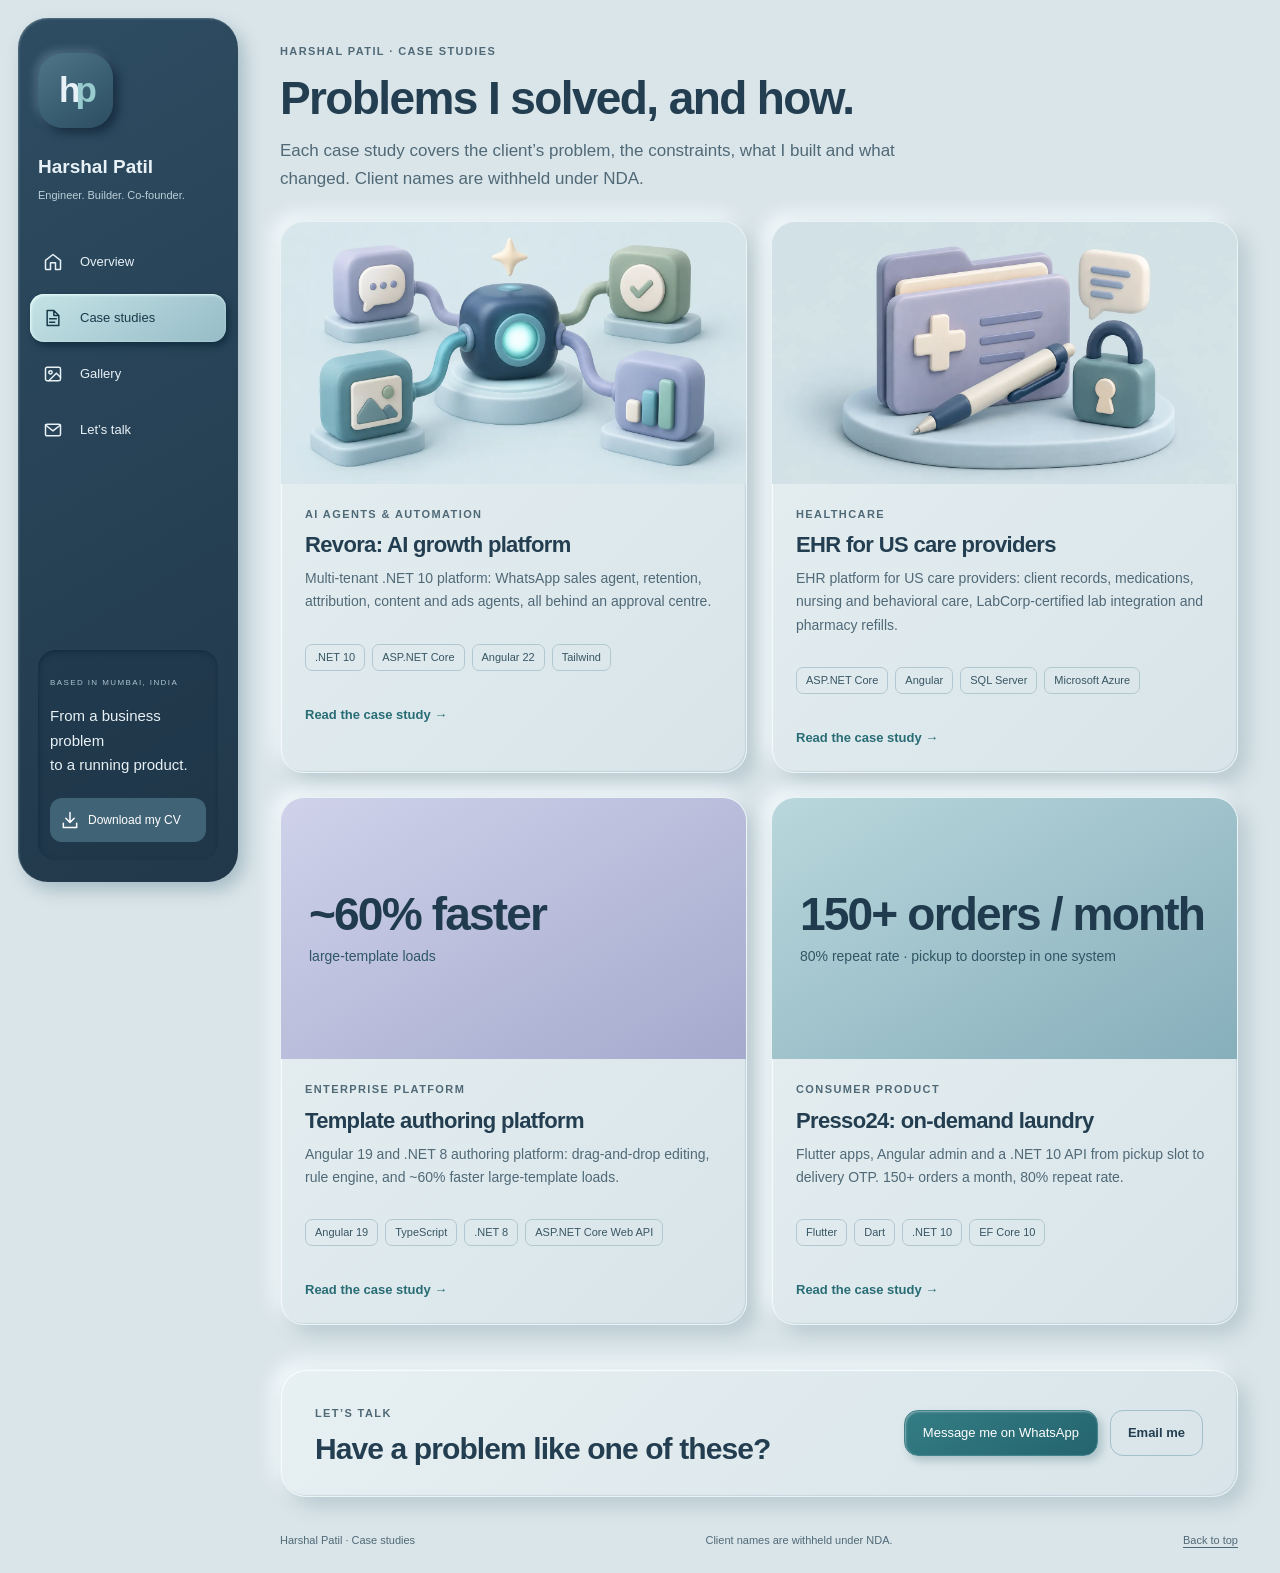
==== commit d33304a6: "Fix wide-screen gap; EHR case study overview; Presso24 figures Co-Authored-By: Claude Opus 5.5 (1M c" ====
--- a/work/index.html
+++ b/work/index.html
@@ -20,7 +20,7 @@
 <link rel="stylesheet" href="../studio.css">
 <link rel="stylesheet" href="../profile.css">
 <link rel="stylesheet" href="../casestudy.css">
-<script type="application/ld+json">{"@context": "https://schema.org", "@type": "CollectionPage", "name": "Case studies — Harshal Patil", "url": "https://harshal-r-patil.vercel.app/work/", "author": {"@id": "https://harshal-r-patil.vercel.app/#person"}, "mainEntity": {"@type": "ItemList", "itemListElement": [{"@type": "ListItem", "position": 1, "url": "https://harshal-r-patil.vercel.app/work/revora-ai-growth-platform", "name": "An AI agent platform that runs marketing and sales for local service businesses"}, {"@type": "ListItem", "position": 2, "url": "https://harshal-r-patil.vercel.app/work/ehr-residential-care", "name": "An electronic health records platform for a US residential care provider"}, {"@type": "ListItem", "position": 3, "url": "https://harshal-r-patil.vercel.app/work/template-authoring-performance", "name": "Making a Big Four firm’s template editor about 60% faster on large templates"}, {"@type": "ListItem", "position": 4, "url": "https://harshal-r-patil.vercel.app/work/presso24-laundry-app", "name": "Building a pickup-and-delivery laundry service from booking to doorstep"}]}}</script>
+<script type="application/ld+json">{"@context": "https://schema.org", "@type": "CollectionPage", "name": "Case studies — Harshal Patil", "url": "https://harshal-r-patil.vercel.app/work/", "author": {"@id": "https://harshal-r-patil.vercel.app/#person"}, "mainEntity": {"@type": "ItemList", "itemListElement": [{"@type": "ListItem", "position": 1, "url": "https://harshal-r-patil.vercel.app/work/revora-ai-growth-platform", "name": "An AI agent platform that runs marketing and sales for local service businesses"}, {"@type": "ListItem", "position": 2, "url": "https://harshal-r-patil.vercel.app/work/ehr-residential-care", "name": "One EHR for US care providers, from daily care to lab results"}, {"@type": "ListItem", "position": 3, "url": "https://harshal-r-patil.vercel.app/work/template-authoring-performance", "name": "Making a Big Four firm’s template editor about 60% faster on large templates"}, {"@type": "ListItem", "position": 4, "url": "https://harshal-r-patil.vercel.app/work/presso24-laundry-app", "name": "Building a pickup-and-delivery laundry service from booking to doorstep"}]}}</script>
 </head>
 <body class="profile-v2 cs-page">
 <a class="skip" href="#main">Skip to content</a>
@@ -50,13 +50,13 @@
 <div><span class="eyebrow">AI AGENTS &amp; AUTOMATION</span><h2>Revora: AI growth platform</h2><p>Multi-tenant .NET 10 platform: WhatsApp sales agent, retention, attribution, content and ads agents, all behind an approval centre.</p>
 <div class="tag-list"><span>.NET 10</span><span>ASP.NET Core</span><span>Angular 22</span><span>Tailwind</span></div><span class="cs-read">Read the case study →</span></div></a><a class="cs-index-card clay" href="ehr-residential-care">
 <figure><img src="../assets/projects/health-records.webp" alt="Clay medical record folder, signature pen, message bubble and lock" width="1536" height="1024" loading="lazy"></figure>
-<div><span class="eyebrow">HEALTHCARE</span><h2>EHR for residential care</h2><p>Multi-module EHR on ASP.NET Core, Angular and Azure: nursing assessments, care plans, shift records, automated reminders and audit trails.</p>
-<div class="tag-list"><span>ASP.NET Core</span><span>ABP / ASP.NET Zero</span><span>Entity Framework Core</span><span>Azure SQL</span></div><span class="cs-read">Read the case study →</span></div></a><a class="cs-index-card clay" href="template-authoring-performance">
+<div><span class="eyebrow">HEALTHCARE</span><h2>EHR for US care providers</h2><p>EHR platform for US care providers: client records, medications, nursing and behavioral care, LabCorp-certified lab integration and pharmacy refills.</p>
+<div class="tag-list"><span>ASP.NET Core</span><span>Angular</span><span>SQL Server</span><span>Microsoft Azure</span></div><span class="cs-read">Read the case study →</span></div></a><a class="cs-index-card clay" href="template-authoring-performance">
 <div class="cs-card-tile cs-tile tile-lilac" aria-hidden="true"><strong>~60% faster</strong><span>large-template loads</span></div>
 <div><span class="eyebrow">ENTERPRISE PLATFORM</span><h2>Template authoring platform</h2><p>Angular 19 and .NET 8 authoring platform: drag-and-drop editing, rule engine, and ~60% faster large-template loads.</p>
 <div class="tag-list"><span>Angular 19</span><span>TypeScript</span><span>.NET 8</span><span>ASP.NET Core Web API</span></div><span class="cs-read">Read the case study →</span></div></a><a class="cs-index-card clay" href="presso24-laundry-app">
-<div class="cs-card-tile cs-tile tile-teal" aria-hidden="true"><strong>Pickup → doorstep</strong><span>booking, riders, facility and delivery in one system</span></div>
-<div><span class="eyebrow">CONSUMER PRODUCT</span><h2>Presso24: on-demand laundry</h2><p>Flutter customer and operations apps, Angular admin and a .NET 10 API, covering every step from pickup slot to delivery OTP.</p>
+<div class="cs-card-tile cs-tile tile-teal" aria-hidden="true"><strong>150+ orders / month</strong><span>80% repeat rate · pickup to doorstep in one system</span></div>
+<div><span class="eyebrow">CONSUMER PRODUCT</span><h2>Presso24: on-demand laundry</h2><p>Flutter apps, Angular admin and a .NET 10 API from pickup slot to delivery OTP. 150+ orders a month, 80% repeat rate.</p>
 <div class="tag-list"><span>Flutter</span><span>Dart</span><span>.NET 10</span><span>EF Core 10</span></div><span class="cs-read">Read the case study →</span></div></a></div>
 <section class="cs-cta clay"><div><span class="eyebrow">LET’S TALK</span><h2>Have a problem like one of these?</h2></div>
 <div class="cs-cta-actions"><a class="primary" href="https://wa.me/917710020095?text=Hi%20Harshal%2C%20I%20read%20your%20case%20studies%20and%20would%20like%20to%20discuss%20a%20project." target="_blank" rel="noopener noreferrer">Message me on WhatsApp</a><a class="secondary" href="mailto:harshalp@bit2sky.com?subject=Project%20enquiry">Email me</a></div></section>
--- a/profile.css
+++ b/profile.css
@@ -15,3 +15,6 @@
 .faq-item[open] summary span{transform:rotate(45deg)}
 .faq-item p{margin:0 0 20px;color:var(--muted);line-height:1.7;font-size:15px;max-width:820px}
 @media(max-width:700px){.faq-list{padding:2px 18px}.faq-item summary{font-size:15px}}
+
+/* Wide screens: keep content centred beside the sidebar instead of pinned right */
+@media(min-width:1600px){main{margin-right:auto}}
--- a/casestudy.css
+++ b/casestudy.css
@@ -1,5 +1,4 @@
 /* Case-study pages (work/*.html) */
-.cs-page main{max-width:1180px}
 .cs-crumbs{display:flex;flex-wrap:wrap;gap:8px;font-size:12px;color:var(--muted);margin-bottom:18px}
 .cs-crumbs a{color:var(--teal);text-decoration:underline;text-underline-offset:3px}
 .cs-hero{display:grid;grid-template-columns:minmax(0,1.15fr) minmax(0,1fr);gap:30px;padding:34px;align-items:center;border-radius:30px}
